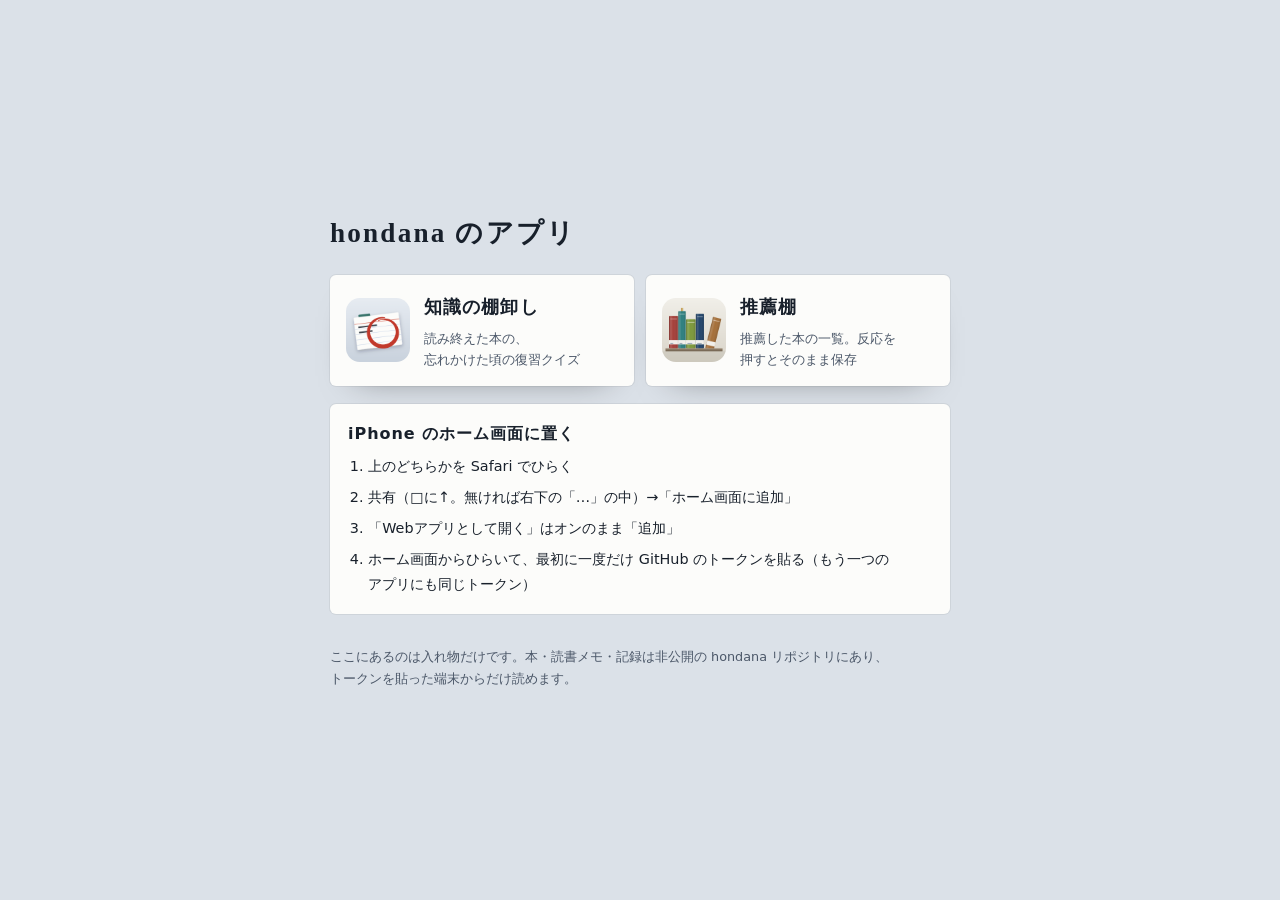
==== index.html @ 3ad97518 "hondana の推薦棚と知識の棚卸しを、ホーム画面のアプリにする 画面の入れ物（アイコン・起動画面・トークンの入力）だけを置く。 中身は非公開の hondana から、端末に貼ったトークンで Git" ====
<!doctype html>
<html lang="ja">
<head>
<meta charset="utf-8">
<meta name="viewport" content="width=device-width,initial-scale=1,viewport-fit=cover">
<title>hondana のアプリ</title>
<meta name="description" content="推薦棚と知識の棚卸しを、ホーム画面のアプリとしてひらく">
<meta name="theme-color" content="#E4E6E7">
<link rel="icon" href="quiz/icon.svg" type="image/svg+xml">
<link rel="stylesheet" href="shell.css">
<style>
  .home { width: min(620px, 100%); display: grid; gap: 18px; }
  .home h1 { margin: 0; font-family: "Hiragino Mincho ProN", "Yu Mincho", "Noto Serif JP", serif; font-size: 1.7rem; letter-spacing: .08em; }
  .apps { display: grid; gap: 12px; }
  @media (min-width: 560px) { .apps { grid-template-columns: 1fr 1fr; } }
  .app { display: grid; grid-template-columns: 64px minmax(0, 1fr); gap: 4px 14px; align-items: center; padding: 16px; border-radius: 6px; background: var(--paper); color: inherit; text-decoration: none; box-shadow: 0 0 0 1px rgba(0,0,0,.06), 0 16px 34px -26px rgba(0,0,0,.5); }
  .app img { grid-row: span 2; border-radius: 14px; }
  .app b { font-family: "Hiragino Mincho ProN", "Yu Mincho", "Noto Serif JP", serif; font-size: 1.15rem; letter-spacing: .06em; }
  .app span { font-size: .82rem; color: var(--ink-2); line-height: 1.6; }
  .how { padding: 16px 18px; border-radius: 6px; background: var(--paper); box-shadow: 0 0 0 1px rgba(0,0,0,.06); }
  .how h2 { margin: 0 0 6px; font-size: 1rem; letter-spacing: .06em; }
  .how ol { margin: 0; padding-left: 1.4em; display: grid; gap: 6px; font-size: .9rem; }
</style>
</head>
<body>
<main class="shell">
  <div class="home">
    <h1>hondana のアプリ</h1>
    <div class="apps">
      <a class="app" href="quiz/"><img src="quiz/icon-180.png" alt="" width="64" height="64"><b>知識の棚卸し</b><span>読み終えた本の、忘れかけた頃の復習クイズ</span></a>
      <a class="app" href="shelf/"><img src="shelf/icon-180.png" alt="" width="64" height="64"><b>推薦棚</b><span>推薦した本の一覧。反応を押すとそのまま保存</span></a>
    </div>
    <section class="how">
      <h2>iPhone のホーム画面に置く</h2>
      <ol>
        <li>上のどちらかを Safari でひらく</li>
        <li>共有（□に↑。無ければ右下の「…」の中）→「ホーム画面に追加」</li>
        <li>「Webアプリとして開く」はオンのまま「追加」</li>
        <li>ホーム画面からひらいて、最初に一度だけ GitHub のトークンを貼る（もう一つのアプリにも同じトークン）</li>
      </ol>
    </section>
    <p class="note">ここにあるのは入れ物だけです。本・読書メモ・記録は非公開の hondana リポジトリにあり、トークンを貼った端末からだけ読めます。</p>
  </div>
</main>
</body>
</html>
---- shell.css ----
/* 入れ物の画面（設定・読み込み中）。本の画面そのものは hondana から読み込む */
:root {
  --bg: #DBE1E8; --paper: #FCFCFA; --ink: #18202B; --ink-2: #4B5768; --line: #C6CFDA; --accent: #23457E; --on-accent: #FCFCFA; --warn: #8C5A12;
  color-scheme: light;
}
body.app-shelf { --bg: #E7E5DF; --paper: #FBFAF8; --ink: #191B1F; --ink-2: #575B63; --line: #CDC9C0; --accent: #23456B; }
@media (prefers-color-scheme: dark) {
  :root { --bg: #15120F; --paper: #27241F; --ink: #EDE7DA; --ink-2: #BCB4A5; --line: #3E3C36; --accent: #3A5C9C; --on-accent: #F3F5FA; --warn: #D9A441; color-scheme: dark; }
  body.app-shelf { --bg: #14161A; --paper: #1C1F24; --ink: #E8E6E1; --ink-2: #A2A5AC; --line: #2F343B; --accent: #3A5C9C; }
}
* { box-sizing: border-box; }
html, body { margin: 0; min-height: 100%; }
body {
  background: var(--bg); color: var(--ink);
  font: 400 15px/1.75 "Hiragino Sans", "Hiragino Kaku Gothic ProN", "Yu Gothic UI", "Noto Sans JP", system-ui, sans-serif;
  -webkit-font-smoothing: antialiased; word-break: auto-phrase; overflow-wrap: anywhere;
}
.shell { min-height: 100vh; min-height: 100dvh; display: grid; place-items: center; padding: calc(24px + env(safe-area-inset-top, 0px)) 16px calc(24px + env(safe-area-inset-bottom, 0px)); }
.splash { display: grid; justify-items: center; gap: 14px; color: var(--ink-2); font-size: .9rem; letter-spacing: .08em; }
.splash img { border-radius: 18px; box-shadow: 0 14px 30px -18px rgba(0, 0, 0, .5); animation: breathe 1.6s ease-in-out infinite; }
@keyframes breathe { 50% { transform: translateY(-3px); } }
@media (prefers-reduced-motion: reduce) { .splash img { animation: none; } }
.panel { width: min(520px, 100%); padding: 22px 20px 20px; border-radius: 6px; background: var(--paper); box-shadow: 0 0 0 1px rgba(0, 0, 0, .06), 0 22px 46px -30px rgba(0, 0, 0, .45); }
.brand { display: flex; align-items: center; gap: 14px; padding-bottom: 14px; border-bottom: 2px solid #DB7A6C; }
.brand img { border-radius: 14px; flex: none; }
.brand h1 { margin: 0; font-family: "Hiragino Mincho ProN", "Yu Mincho", "Noto Serif JP", serif; font-weight: 700; font-size: 1.4rem; letter-spacing: .06em; line-height: 1.3; }
.brand p { margin: 2px 0 0; font-size: .82rem; color: var(--ink-2); }
.lead { margin: 16px 0 0; }
.steps { margin: 12px 0 0; padding-left: 1.4em; display: grid; gap: 8px; font-size: .92rem; }
.steps a { color: var(--accent); font-weight: 700; }
code { font-family: ui-monospace, Menlo, monospace; font-size: .86em; }
.token { display: grid; gap: 6px; margin-top: 18px; }
.token label { font-size: .8rem; font-weight: 700; color: var(--ink-2); letter-spacing: .06em; }
.token input { width: 100%; min-height: 48px; padding: 0 12px; border: 1px solid var(--line); border-radius: 8px; background: var(--bg); color: var(--ink); font: 400 16px ui-monospace, Menlo, monospace; }
.token input:focus { outline: 2px solid var(--accent); outline-offset: 1px; }
.status { min-height: 1.6em; margin: 0; font-size: .84rem; color: var(--warn); }
.row { display: flex; gap: 10px; margin-top: 6px; }
.btn { flex: 1; min-height: 50px; padding: 0 18px; border: 1px solid var(--line); border-radius: 8px; background: var(--paper); color: var(--ink); font: inherit; font-weight: 700; letter-spacing: .06em; cursor: pointer; }
.btn.primary { border-color: var(--accent); background: var(--accent); color: var(--on-accent); }
.btn:disabled { opacity: .6; }
.note { margin: 14px 0 0; font-size: .8rem; color: var(--ink-2); }
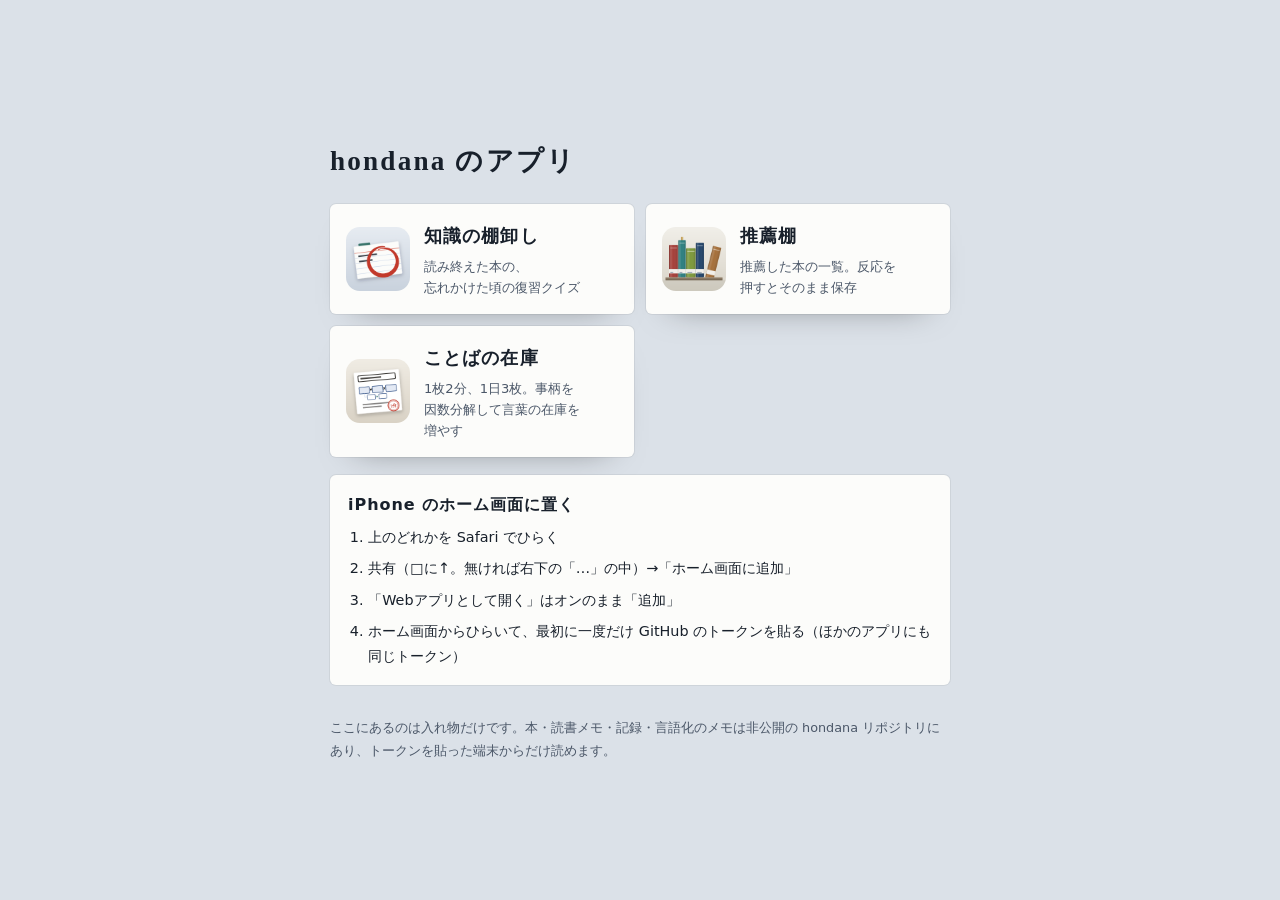
==== commit 3a4799fe: "kotoba: ことばの在庫の入れ物を追加 - kotoba/（index.html・manifest・アイコン）。中身は hondana の site/kotoba.html を読む - shell" ====
--- a/index.html
+++ b/index.html
@@ -4,7 +4,7 @@
 <meta charset="utf-8">
 <meta name="viewport" content="width=device-width,initial-scale=1,viewport-fit=cover">
 <title>hondana のアプリ</title>
-<meta name="description" content="推薦棚と知識の棚卸しを、ホーム画面のアプリとしてひらく">
+<meta name="description" content="推薦棚・知識の棚卸し・ことばの在庫を、ホーム画面のアプリとしてひらく">
 <meta name="theme-color" content="#E4E6E7">
 <link rel="icon" href="quiz/icon.svg" type="image/svg+xml">
 <link rel="stylesheet" href="shell.css">
@@ -29,17 +29,18 @@
     <div class="apps">
       <a class="app" href="quiz/"><img src="quiz/icon-180.png" alt="" width="64" height="64"><b>知識の棚卸し</b><span>読み終えた本の、忘れかけた頃の復習クイズ</span></a>
       <a class="app" href="shelf/"><img src="shelf/icon-180.png" alt="" width="64" height="64"><b>推薦棚</b><span>推薦した本の一覧。反応を押すとそのまま保存</span></a>
+      <a class="app" href="kotoba/"><img src="kotoba/icon-180.png" alt="" width="64" height="64"><b>ことばの在庫</b><span>1枚2分、1日3枚。事柄を因数分解して言葉の在庫を増やす</span></a>
     </div>
     <section class="how">
       <h2>iPhone のホーム画面に置く</h2>
       <ol>
-        <li>上のどちらかを Safari でひらく</li>
+        <li>上のどれかを Safari でひらく</li>
         <li>共有（□に↑。無ければ右下の「…」の中）→「ホーム画面に追加」</li>
         <li>「Webアプリとして開く」はオンのまま「追加」</li>
-        <li>ホーム画面からひらいて、最初に一度だけ GitHub のトークンを貼る（もう一つのアプリにも同じトークン）</li>
+        <li>ホーム画面からひらいて、最初に一度だけ GitHub のトークンを貼る（ほかのアプリにも同じトークン）</li>
       </ol>
     </section>
-    <p class="note">ここにあるのは入れ物だけです。本・読書メモ・記録は非公開の hondana リポジトリにあり、トークンを貼った端末からだけ読めます。</p>
+    <p class="note">ここにあるのは入れ物だけです。本・読書メモ・記録・言語化のメモは非公開の hondana リポジトリにあり、トークンを貼った端末からだけ読めます。</p>
   </div>
 </main>
 </body>
--- a/shell.css
+++ b/shell.css
@@ -4,9 +4,11 @@
   color-scheme: light;
 }
 body.app-shelf { --bg: #E7E5DF; --paper: #FBFAF8; --ink: #191B1F; --ink-2: #575B63; --line: #CDC9C0; --accent: #23456B; }
+body.app-kotoba { --bg: #E8E4DC; --paper: #FFFFFF; --ink: #1E1C19; --ink-2: #5A5650; --line: #D4CFC5; --accent: #23457E; }
 @media (prefers-color-scheme: dark) {
   :root { --bg: #15120F; --paper: #27241F; --ink: #EDE7DA; --ink-2: #BCB4A5; --line: #3E3C36; --accent: #3A5C9C; --on-accent: #F3F5FA; --warn: #D9A441; color-scheme: dark; }
   body.app-shelf { --bg: #14161A; --paper: #1C1F24; --ink: #E8E6E1; --ink-2: #A2A5AC; --line: #2F343B; --accent: #3A5C9C; }
+  body.app-kotoba { --bg: #1A1714; --paper: #2A2622; --ink: #EDE7DA; --ink-2: #BCB4A5; --line: #48423B; --accent: #3A5C9C; }
 }
 * { box-sizing: border-box; }
 html, body { margin: 0; min-height: 100%; }
